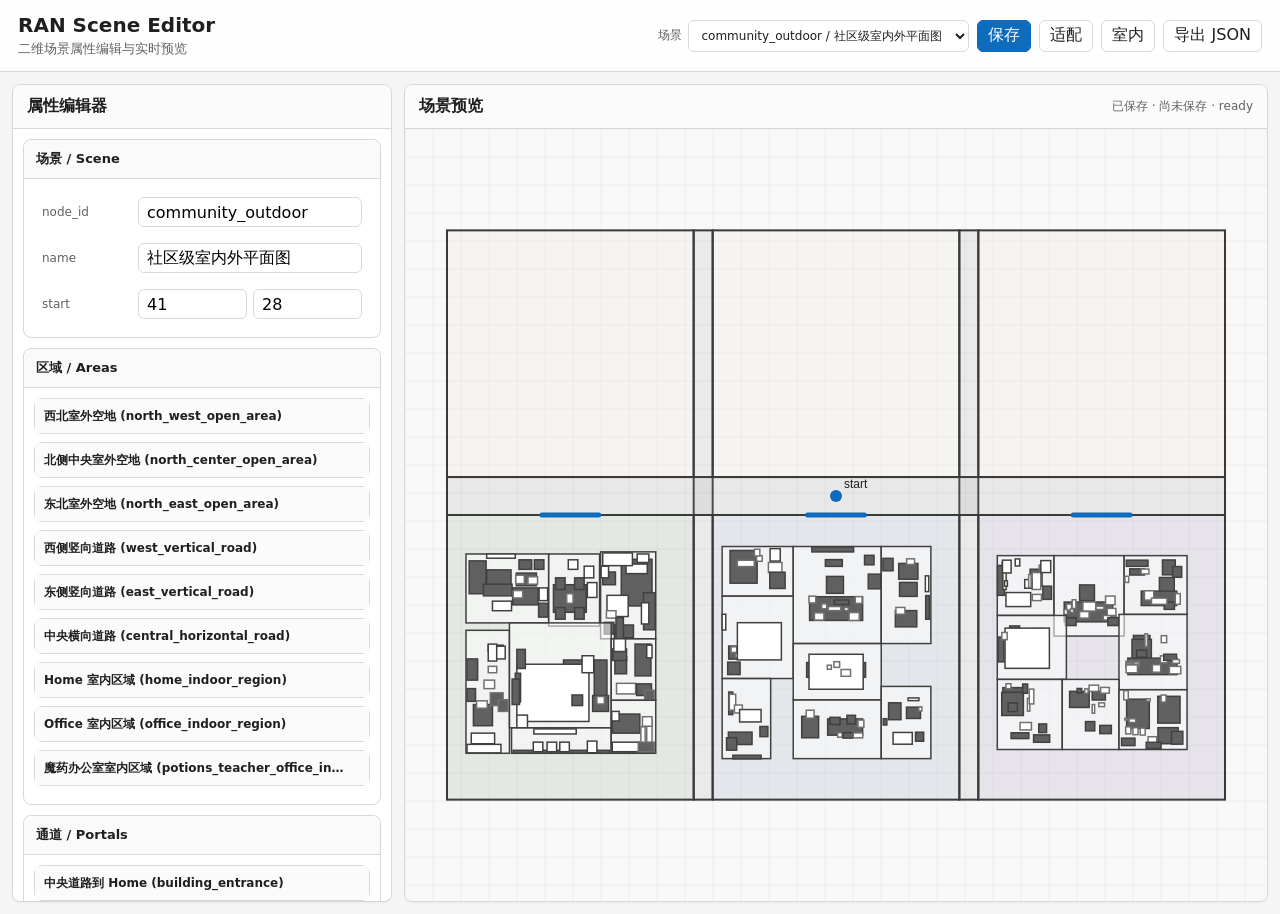
==== editor/index.html @ 53335039 "chore: Add map editor and basic agent" ====
<!doctype html>
<html lang="zh-CN">
  <head>
    <meta charset="utf-8">
    <meta name="viewport" content="width=device-width, initial-scale=1">
    <title>RAN Scene Editor</title>
    <link rel="stylesheet" href="./src/styles/editor.css">
  </head>
  <body>
    <div id="app" class="editor-shell">
      <header class="topbar">
        <div>
          <h1>RAN Scene Editor</h1>
          <p>二维场景属性编辑与实时预览</p>
        </div>
        <div class="toolbar">
          <label class="scene-picker">
            <span>场景</span>
            <select id="sceneSelect" title="选择场景"></select>
          </label>
          <button id="saveButton" type="button" class="primary" title="保存当前更改">保存</button>
          <button id="fitViewButton" type="button" title="适配视图">适配</button>
          <button id="highlightIndoorButton" type="button" title="高亮室内区域">室内</button>
          <button id="exportButton" type="button" title="导出当前场景 JSON">导出 JSON</button>
        </div>
      </header>

      <main class="workspace">
        <aside class="property-panel" aria-label="属性编辑器">
          <div class="panel-header">
            <span>属性编辑器</span>
          </div>
          <div id="propertyEditor" class="property-content"></div>
        </aside>

        <section class="preview-panel" aria-label="场景预览">
          <div class="panel-header">
            <span>场景预览</span>
            <span id="statusText" class="status-text">未保存</span>
          </div>
          <div class="canvas-wrap">
            <canvas id="sceneCanvas" width="1200" height="820"></canvas>
            <div id="contextMenu" class="context-menu" hidden></div>
          </div>
        </section>
      </main>
    </div>

    <script type="module" src="./src/app/main.js"></script>
  </body>
</html>
---- editor/src/styles/editor.css ----
:root {
  color-scheme: light;
  --bg: #f5f5f5;
  --surface: #ffffff;
  --surface-raised: #fbfbfb;
  --stroke: #d8d8d8;
  --stroke-strong: #b8b8b8;
  --text: #1f1f1f;
  --muted: #616161;
  --accent: #0f6cbd;
  --accent-hover: #115ea3;
  --danger: #c42b1c;
  --shadow: 0 10px 28px rgb(0 0 0 / 12%);
  font-family: "Segoe UI", system-ui, -apple-system, BlinkMacSystemFont, sans-serif;
}

* {
  box-sizing: border-box;
}

body {
  margin: 0;
  background: var(--bg);
  color: var(--text);
}

button,
input,
select,
textarea {
  font: inherit;
}

button {
  min-height: 32px;
  border: 1px solid var(--stroke);
  border-radius: 6px;
  background: var(--surface);
  color: var(--text);
  padding: 0 10px;
  cursor: pointer;
}

button:hover {
  background: #f3f3f3;
  border-color: var(--stroke-strong);
}

button.primary {
  background: var(--accent);
  color: #ffffff;
  border-color: var(--accent);
}

button.primary:hover {
  background: var(--accent-hover);
}

button.active {
  background: #fff4ce;
  border-color: #986f00;
  color: #3d2f00;
}

button.icon {
  width: 30px;
  min-height: 30px;
  padding: 0;
  display: inline-grid;
  place-items: center;
}

button.danger {
  color: var(--danger);
}

.editor-shell {
  min-height: 100vh;
  display: grid;
  grid-template-rows: auto 1fr;
}

.topbar {
  height: 72px;
  display: flex;
  align-items: center;
  justify-content: space-between;
  padding: 12px 18px;
  background: rgb(255 255 255 / 86%);
  border-bottom: 1px solid var(--stroke);
  backdrop-filter: blur(18px);
}

.topbar h1 {
  margin: 0;
  font-size: 20px;
  font-weight: 600;
}

.topbar p {
  margin: 3px 0 0;
  color: var(--muted);
  font-size: 13px;
}

.toolbar {
  display: flex;
  align-items: center;
  gap: 8px;
}

.scene-picker {
  display: flex;
  align-items: center;
  gap: 6px;
  color: var(--muted);
  font-size: 12px;
}

.scene-picker select {
  min-height: 32px;
  min-width: 210px;
  border: 1px solid var(--stroke);
  border-radius: 6px;
  background: #ffffff;
  color: var(--text);
  padding: 0 8px;
}

.workspace {
  min-height: 0;
  display: grid;
  grid-template-columns: minmax(320px, 380px) 1fr;
  gap: 12px;
  padding: 12px;
}

.property-panel,
.preview-panel {
  min-height: 0;
  background: var(--surface);
  border: 1px solid var(--stroke);
  border-radius: 8px;
  box-shadow: 0 1px 2px rgb(0 0 0 / 5%);
  overflow: hidden;
}

.panel-header {
  height: 44px;
  display: flex;
  align-items: center;
  justify-content: space-between;
  padding: 0 14px;
  border-bottom: 1px solid var(--stroke);
  background: var(--surface-raised);
  font-weight: 600;
}

.status-text {
  color: var(--muted);
  font-size: 12px;
  font-weight: 400;
}

.property-content {
  height: calc(100vh - 128px);
  overflow: auto;
  padding: 10px;
}

.section {
  border: 1px solid var(--stroke);
  border-radius: 8px;
  overflow: visible;
  margin-bottom: 10px;
  background: #ffffff;
}

.section-summary {
  position: sticky;
  top: 0;
  z-index: 5;
  height: 38px;
  display: grid;
  grid-template-columns: 1fr auto;
  align-items: center;
  gap: 8px;
  padding: 0 8px 0 12px;
  cursor: pointer;
  background: #fafafa;
  border-radius: 8px 8px 0 0;
}

.nested-summary {
  top: 38px;
  z-index: 4;
  border-radius: 0;
}

.section-summary:hover {
  background: #f3f3f3;
}

.section-title {
  font-size: 13px;
  font-weight: 600;
  overflow: hidden;
  text-overflow: ellipsis;
  white-space: nowrap;
}

.section-body {
  padding: 10px;
  border-top: 1px solid var(--stroke);
}

.object-card {
  border: 1px solid var(--stroke);
  border-radius: 8px;
  margin-bottom: 8px;
  background: #ffffff;
  overflow: visible;
}

.object-card.hovered,
.object-card.selected {
  background: #fff4ce;
  border-color: #986f00;
  box-shadow: 0 0 0 2px rgb(255 228 138 / 90%);
}

.object-header {
  position: relative;
  min-height: 34px;
  display: grid;
  grid-template-columns: 1fr auto auto;
  align-items: center;
  gap: 6px;
  padding: 5px 6px 5px 9px;
  background: #fbfbfb;
}

.object-card.hovered > .object-header,
.object-card.selected > .object-header,
.object-card.hovered > summary.object-header,
.object-card.selected > summary.object-header {
  background: #ffe48a;
}

.sticky-object-header {
  position: sticky;
  top: 38px;
  z-index: 3;
}

.area-card > .sticky-object-header {
  top: 38px;
}

.collapsible-fields {
  border-top: 1px solid var(--stroke);
}

details.object-card > summary {
  cursor: pointer;
  list-style: none;
}

details.object-card > summary::-webkit-details-marker,
.section-summary::-webkit-details-marker {
  display: none;
}

.object-title {
  min-width: 0;
  font-size: 12px;
  font-weight: 600;
  overflow: hidden;
  text-overflow: ellipsis;
  white-space: nowrap;
}

.field-grid {
  display: grid;
  grid-template-columns: 88px 1fr;
  gap: 8px;
  padding: 8px;
  align-items: center;
}

.field-grid label {
  color: var(--muted);
  font-size: 12px;
}

.field-grid input,
.field-grid select,
.field-grid textarea {
  width: 100%;
  min-height: 30px;
  border: 1px solid var(--stroke);
  border-radius: 6px;
  padding: 4px 8px;
  background: #ffffff;
}

.field-grid textarea {
  resize: vertical;
  min-height: 56px;
}

.inline-pair {
  display: grid;
  grid-template-columns: 1fr 1fr;
  gap: 6px;
}

.canvas-wrap {
  position: relative;
  height: calc(100vh - 128px);
  overflow: hidden;
  background: #f8f8f8;
}

#sceneCanvas {
  width: 100%;
  height: 100%;
  display: block;
  cursor: default;
}

.context-menu {
  position: absolute;
  z-index: 20;
  min-width: 160px;
  padding: 4px;
  background: #ffffff;
  border: 1px solid var(--stroke);
  border-radius: 8px;
  box-shadow: var(--shadow);
}

.context-menu button {
  width: 100%;
  border: 0;
  justify-content: flex-start;
  text-align: left;
  background: transparent;
}

.context-menu button:hover {
  background: #f3f3f3;
}

@media (max-width: 900px) {
  .workspace {
    grid-template-columns: 1fr;
  }

  .property-content,
  .canvas-wrap {
    height: 52vh;
  }
}
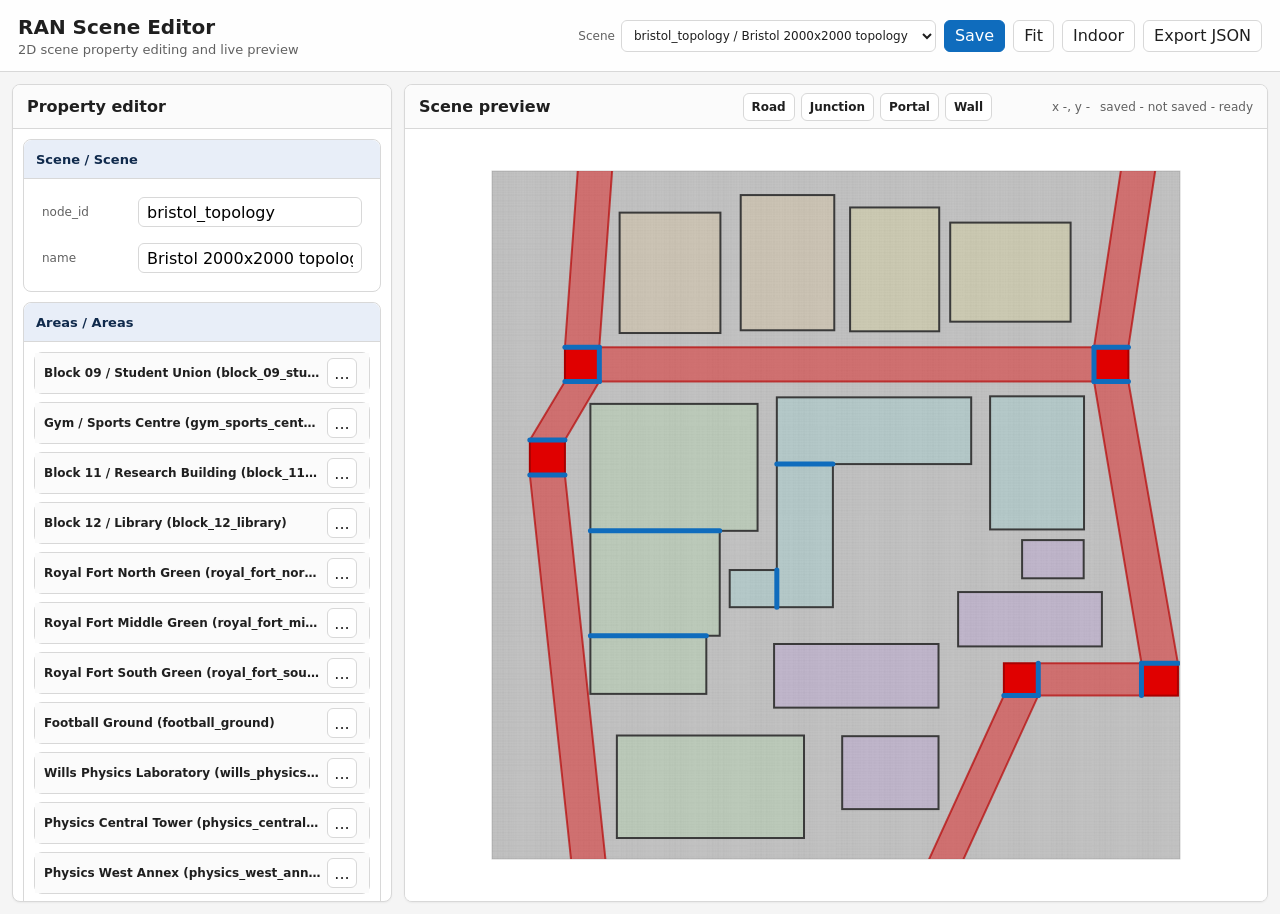
==== commit 4e27d8d5: "Created the map editor and the main loop event" ====
--- a/editor/index.html
+++ b/editor/index.html
@@ -1,5 +1,5 @@
 <!doctype html>
-<html lang="zh-CN">
+<html lang="en">
   <head>
     <meta charset="utf-8">
     <meta name="viewport" content="width=device-width, initial-scale=1">
@@ -11,32 +11,39 @@
       <header class="topbar">
         <div>
           <h1>RAN Scene Editor</h1>
-          <p>二维场景属性编辑与实时预览</p>
+          <p>2D scene property editing and live preview</p>
         </div>
         <div class="toolbar">
           <label class="scene-picker">
-            <span>场景</span>
-            <select id="sceneSelect" title="选择场景"></select>
+            <span>Scene</span>
+            <select id="sceneSelect" title="Select scene"></select>
           </label>
-          <button id="saveButton" type="button" class="primary" title="保存当前更改">保存</button>
-          <button id="fitViewButton" type="button" title="适配视图">适配</button>
-          <button id="highlightIndoorButton" type="button" title="高亮室内区域">室内</button>
-          <button id="exportButton" type="button" title="导出当前场景 JSON">导出 JSON</button>
+          <button id="saveButton" type="button" class="primary" title="Save current changes">Save</button>
+          <button id="fitViewButton" type="button" title="Fit view">Fit</button>
+          <button id="highlightIndoorButton" type="button" title="Highlight indoor areas">Indoor</button>
+          <button id="exportButton" type="button" title="Export current scene JSON">Export JSON</button>
         </div>
       </header>
 
       <main class="workspace">
-        <aside class="property-panel" aria-label="属性编辑器">
+        <aside class="property-panel" aria-label="Property editor">
           <div class="panel-header">
-            <span>属性编辑器</span>
+            <span>Property editor</span>
           </div>
           <div id="propertyEditor" class="property-content"></div>
         </aside>
 
-        <section class="preview-panel" aria-label="场景预览">
+        <section class="preview-panel" aria-label="Scene preview">
           <div class="panel-header">
-            <span>场景预览</span>
-            <span id="statusText" class="status-text">未保存</span>
+            <span>Scene preview</span>
+            <div class="preview-tools" aria-label="Map tools">
+              <button id="addRoadButton" type="button" title="Add road segment">Road</button>
+              <button id="addIntersectionButton" type="button" title="Add road intersection">Junction</button>
+              <button id="addPortalButton" type="button" title="Select two objects to create portal">Portal</button>
+              <button id="addWallButton" type="button" title="Add wall">Wall</button>
+              <span id="coordinateText" class="coordinate-text">x -, y -</span>
+            </div>
+            <span id="statusText" class="status-text">Not saved</span>
           </div>
           <div class="canvas-wrap">
             <canvas id="sceneCanvas" width="1200" height="820"></canvas>
--- a/editor/src/styles/editor.css
+++ b/editor/src/styles/editor.css
@@ -150,10 +150,32 @@
   display: flex;
   align-items: center;
   justify-content: space-between;
+  gap: 10px;
   padding: 0 14px;
   border-bottom: 1px solid var(--stroke);
   background: var(--surface-raised);
   font-weight: 600;
+}
+
+.preview-tools {
+  display: flex;
+  align-items: center;
+  gap: 6px;
+  margin-left: auto;
+}
+
+.preview-tools button {
+  min-height: 28px;
+  padding: 0 8px;
+  font-size: 12px;
+}
+
+.coordinate-text {
+  min-width: 92px;
+  color: var(--muted);
+  font-size: 12px;
+  font-weight: 400;
+  text-align: right;
 }
 
 .status-text {
@@ -187,8 +209,9 @@
   gap: 8px;
   padding: 0 8px 0 12px;
   cursor: pointer;
-  background: #fafafa;
+  background: #e8eef8;
   border-radius: 8px 8px 0 0;
+  color: #102a4c;
 }
 
 .nested-summary {
@@ -198,12 +221,12 @@
 }
 
 .section-summary:hover {
-  background: #f3f3f3;
+  background: #dbe6f5;
 }
 
 .section-title {
   font-size: 13px;
-  font-weight: 600;
+  font-weight: 700;
   overflow: hidden;
   text-overflow: ellipsis;
   white-space: nowrap;
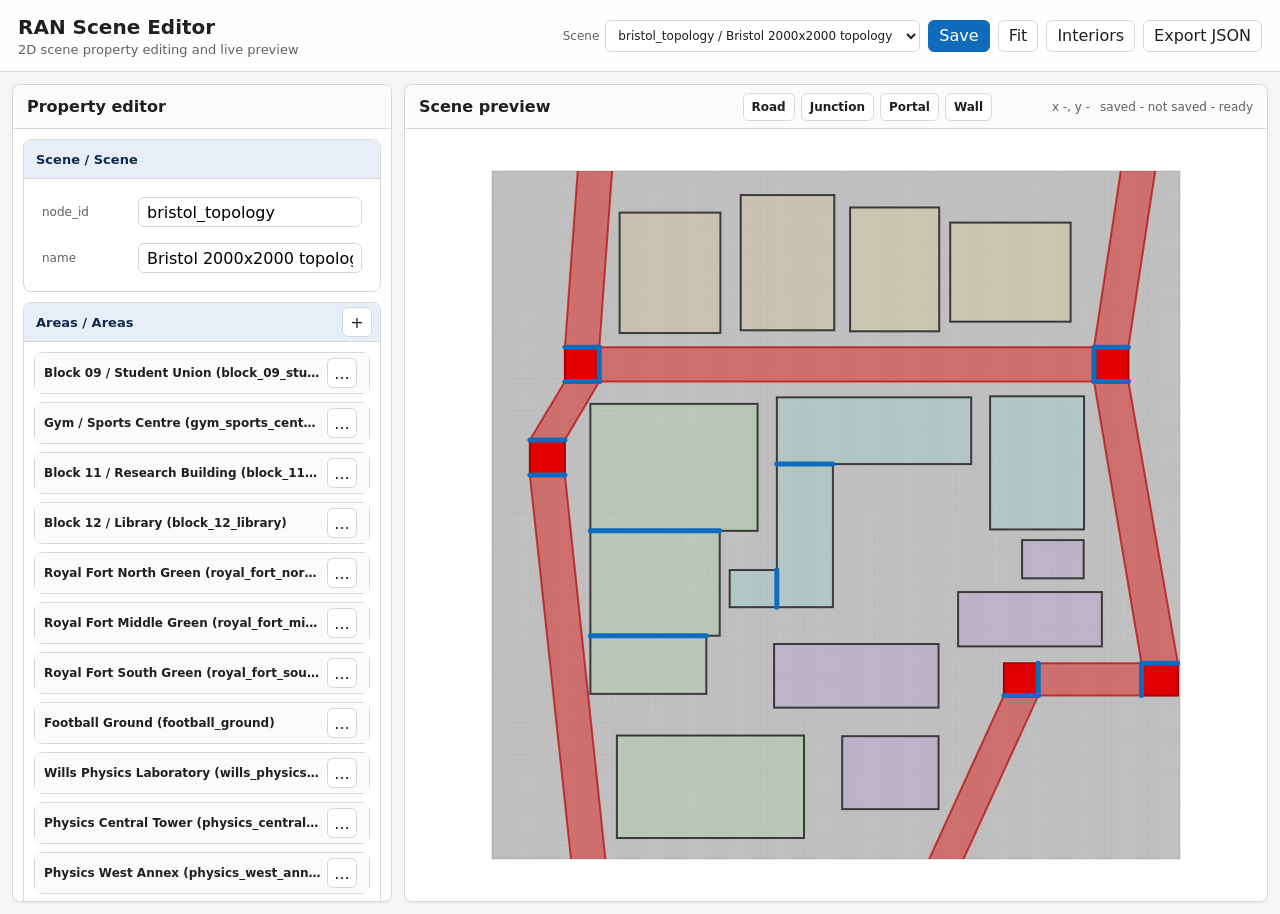
==== commit c71fcb2b: "Added definitions for subregions and optimized some known issues" ====
--- a/editor/index.html
+++ b/editor/index.html
@@ -20,7 +20,7 @@
           </label>
           <button id="saveButton" type="button" class="primary" title="Save current changes">Save</button>
           <button id="fitViewButton" type="button" title="Fit view">Fit</button>
-          <button id="highlightIndoorButton" type="button" title="Highlight indoor areas">Indoor</button>
+          <button id="buildingOverlayButton" type="button" title="Show building child areas as preview overlay">Interiors</button>
           <button id="exportButton" type="button" title="Export current scene JSON">Export JSON</button>
         </div>
       </header>
--- a/editor/src/styles/editor.css
+++ b/editor/src/styles/editor.css
@@ -172,10 +172,14 @@
 
 .coordinate-text {
   min-width: 92px;
+  max-width: 420px;
   color: var(--muted);
   font-size: 12px;
   font-weight: 400;
   text-align: right;
+  overflow: hidden;
+  text-overflow: ellipsis;
+  white-space: nowrap;
 }
 
 .status-text {
